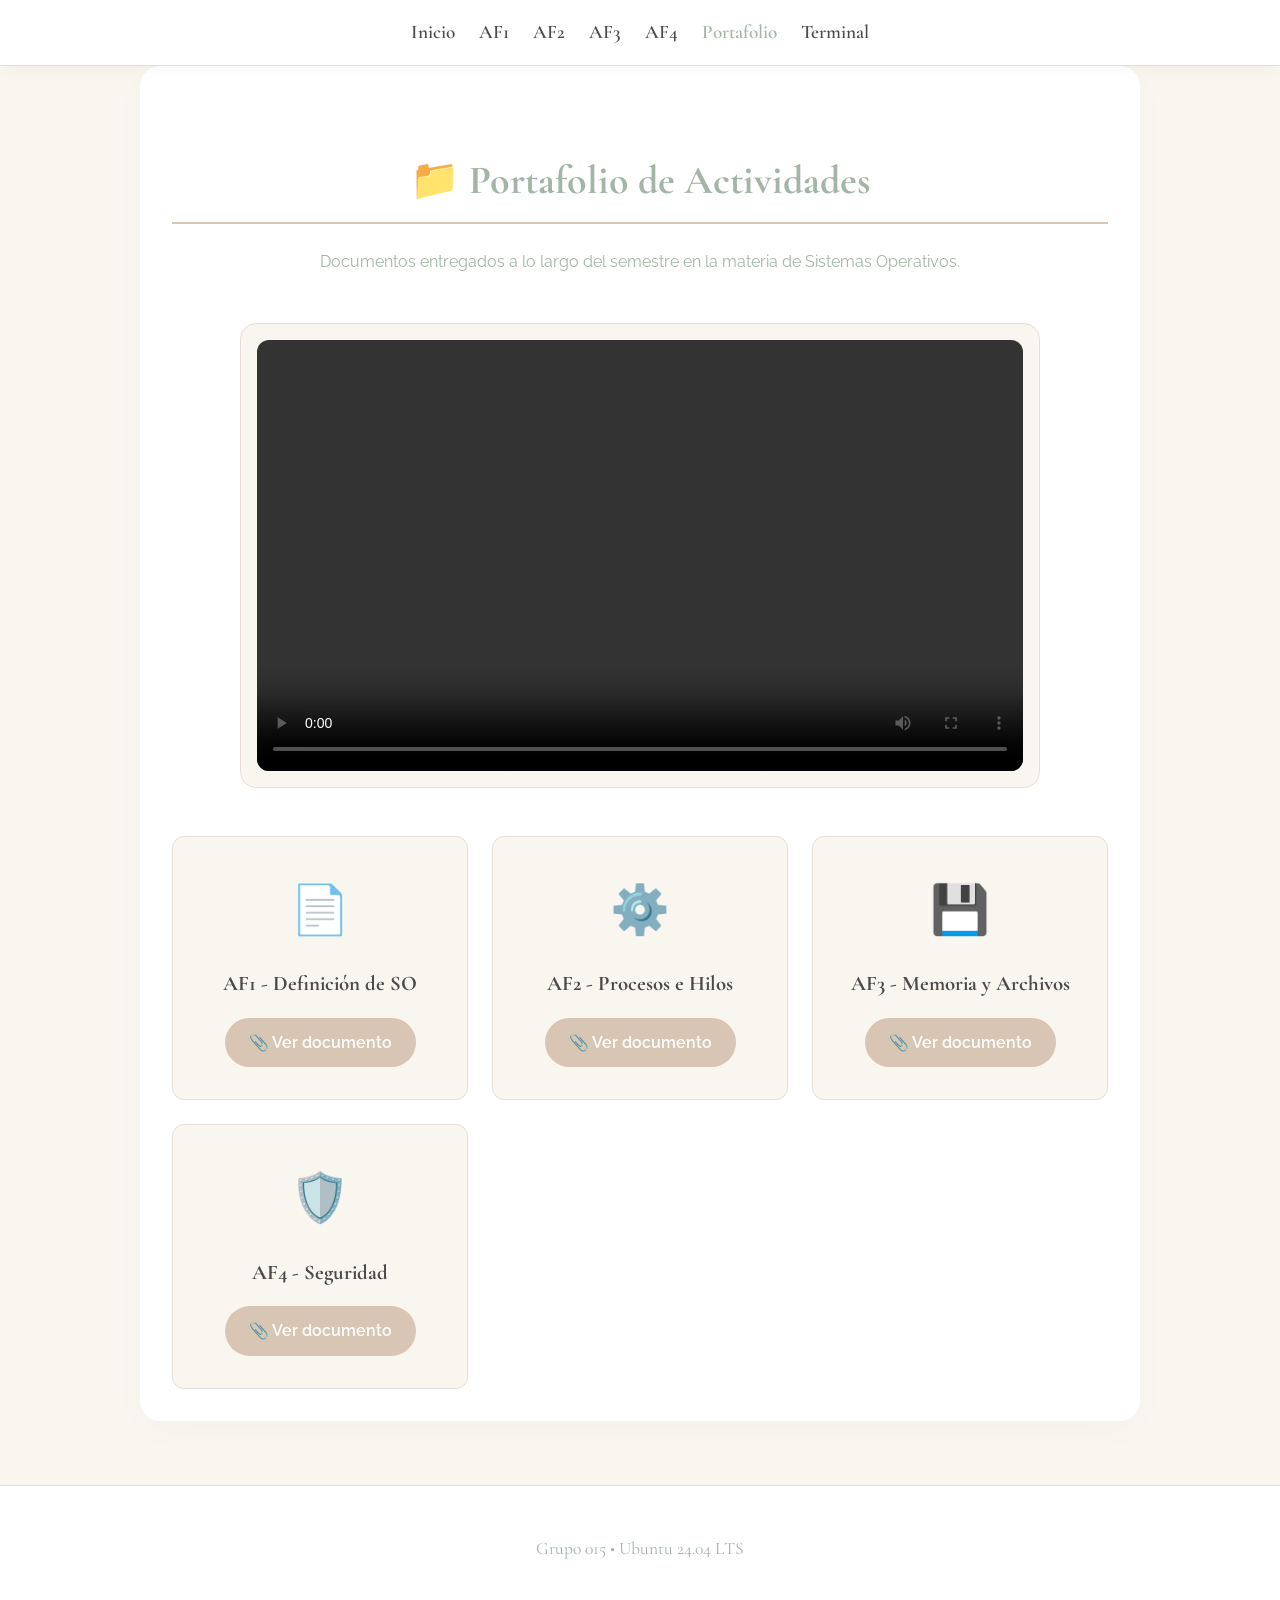
==== actividades.html @ 46c9e4b3 "acomodé los archivos y puse las imágenes" ====
<!DOCTYPE html>
<html lang="es">
<head>
    <meta charset="UTF-8">
    <meta name="viewport" content="width=device-width, initial-scale=1.0">
    <title>Portafolio | Sistemas Operativos</title>
    <link rel="stylesheet" href="style.css">
</head>
<body>
    <nav>
        <a href="index.html">Inicio</a>
        <a href="af1.html">AF1</a>
        <a href="af2.html">AF2</a>
        <a href="af3.html">AF3</a>
        <a href="af4.html">AF4</a>
        <a href="actividades.html" class="active">Portafolio</a>
        <a href="terminal.html">Terminal</a>
    </nav>

    <main>
        <h2 style="display:block; text-align:center;">📁 Portafolio de Actividades</h2>
        <p style="text-align:center; color:var(--detail-color);">Documentos entregados a lo largo del semestre en la materia de Sistemas Operativos.</p>

        <div style="max-width: 800px; margin: 3rem auto; background: var(--bg-color); padding: 1rem; border-radius: 16px; border: 1px solid var(--border-color);">
            <div style="position: relative; padding-bottom: 56.25%; height: 0; border-radius: 12px; overflow: hidden;">
            <video style="position:absolute; top:0; left:0; width:100%; height:100%; border:none;" controls>
                <source src="Video.mp4" type="video/mp4">
                Tu navegador no soporta video HTML5.
            </video>
            </div>
        </div>

        <div class="grid">
            <div class="card" style="text-align:center;">
                <div style="font-size: 3rem; margin-bottom: 1rem;">📄</div>
                <h4 class="serif-text" style="font-size:1.3rem;">AF1 - Definición de SO</h4>
                <a href="Video e imágenes/Actividad fundamental 1_Grupo 015.pdf" class="btn">📎 Ver documento</a>
            </div>
            <div class="card" style="text-align:center;">
                <div style="font-size: 3rem; margin-bottom: 1rem;">⚙️</div>
                <h4 class="serif-text" style="font-size:1.3rem;">AF2 - Procesos e Hilos</h4>
                <a href="Video e imágenes/Actividad fundamental 2_Grupo 015.pdf" class="btn">📎 Ver documento</a>
            </div>
            <div class="card" style="text-align:center;">
                <div style="font-size: 3rem; margin-bottom: 1rem;">💾</div>
                <h4 class="serif-text" style="font-size:1.3rem;">AF3 - Memoria y Archivos</h4>
                <a href="Video e imágenes/Actividad fundamental 3_Grupo 015.pdf" class="btn">📎 Ver documento</a>
            </div>
            <div class="card" style="text-align:center;">
                <div style="font-size: 3rem; margin-bottom: 1rem;">🛡️</div>
                <h4 class="serif-text" style="font-size:1.3rem;">AF4 - Seguridad</h4>
                <a href="Video e imágenes/Actividad fundamental 4_Grupo 015.pdf" class="btn">📎 Ver documento</a>
            </div>
        </div>
    </main>

    <footer><p>Grupo 015 • Ubuntu 24.04 LTS</p></footer>
</body>
</html>
---- style.css ----
/* ================= style.css ================= */
@import url('https://fonts.googleapis.com/css2?family=Cormorant+Garamond:ital,wght@0,400;0,600;0,700;1,400&family=Raleway:wght@300;400;600&display=swap');

:root {
    --bg-color: #F9F6F0;       /* Fondo principal cálido pastel */
    --accent-color: #D9C5B3;   /* Acentos (botones, highlights) */
    --detail-color: #A3B5A6;   /* Detalles (íconos, subtítulos verde sage) */
    --text-color: #4A4A4A;     /* Texto principal, suave pero legible */
    --border-color: #E8DCD9;   /* Bordes y separadores */
    --card-bg: #FFFFFF;        /* Fondo de tarjetas */
}

* { margin: 0; padding: 0; box-sizing: border-box; }

body {
    font-family: 'Raleway', sans-serif;
    background-color: var(--bg-color);
    color: var(--text-color);
    line-height: 1.7;
    font-size: 16px;
}

h1, h2, h3, h4, .serif-text {
    font-family: 'Cormorant Garamond', serif;
    color: var(--text-color);
}

h1 { font-size: 3.5rem; text-align: center; margin-bottom: 0.5rem; }
h2 { font-size: 2.5rem; margin-top: 3rem; margin-bottom: 1.5rem; border-bottom: 2px solid var(--accent-color); padding-bottom: 0.5rem; display: inline-block; color: var(--detail-color); }
h3 { font-size: 1.8rem; margin-top: 2rem; margin-bottom: 1rem; color: #6d7c71; }
p, ul, table { margin-bottom: 1.2rem; }
ul { margin-left: 2rem; }
li { margin-bottom: 0.5rem; }

/* Navegación */
nav {
    background-color: var(--card-bg);
    padding: 1rem 2rem;
    position: sticky;
    top: 0;
    z-index: 1000;
    box-shadow: 0 4px 15px rgba(0,0,0,0.03);
    display: flex;
    justify-content: center;
    flex-wrap: wrap;
    gap: 1.5rem;
    border-bottom: 1px solid var(--border-color);
}
nav a {
    text-decoration: none;
    color: var(--text-color);
    font-family: 'Cormorant Garamond', serif;
    font-weight: 600;
    font-size: 1.2rem;
    transition: color 0.3s ease;
}
nav a:hover, nav a.active { color: var(--detail-color); }

/* Contenedores */
header { padding: 5rem 2rem 3rem; text-align: center; }
.subtitle { font-size: 1.2rem; color: var(--detail-color); font-style: italic; max-width: 600px; margin: 0 auto; }
main { max-width: 1000px; margin: 0 auto; padding: 2rem; background: var(--card-bg); box-shadow: 0 10px 40px rgba(0,0,0,0.02); border-radius: 20px; margin-bottom: 4rem; }

/* Tarjetas y Grids */
.grid { display: grid; grid-template-columns: repeat(auto-fit, minmax(280px, 1fr)); gap: 1.5rem; margin-top: 1.5rem; }
.card { background: var(--bg-color); border-radius: 12px; padding: 2rem; border: 1px solid var(--border-color); transition: transform 0.3s ease; }
.card:hover { transform: translateY(-3px); box-shadow: 0 8px 20px rgba(0,0,0,0.04); }

/* Bloques de Código/Terminal */
.terminal-block {
    background-color: #2b2b2b;
    color: #e4e4e4;
    font-family: 'Courier New', Courier, monospace;
    padding: 1rem 1.5rem;
    border-radius: 8px;
    border-left: 5px solid var(--detail-color);
    margin: 1.5rem 0;
    overflow-x: auto;
    font-size: 0.95rem;
}

/* Imágenes */
.image-wrapper { margin: 2rem 0; text-align: center; }
.image-wrapper img { max-width: 100%; height: auto; border-radius: 12px; box-shadow: 0 10px 30px rgba(0,0,0,0.06); border: 1px solid var(--border-color); }
.image-wrapper figcaption { margin-top: 0.8rem; font-size: 0.9rem; color: var(--detail-color); font-style: italic; }

/* Tablas */
table { width: 100%; border-collapse: collapse; margin-top: 1.5rem; font-size: 0.95rem; }
th, td { padding: 1rem; text-align: left; border-bottom: 1px solid var(--border-color); }
th { background-color: var(--bg-color); color: var(--detail-color); font-family: 'Cormorant Garamond', serif; font-size: 1.2rem; }

/* Botones */
.btn { display: inline-block; background-color: var(--accent-color); color: #fff; padding: 0.7rem 1.5rem; border-radius: 30px; text-decoration: none; font-weight: 600; transition: background 0.3s; margin-top: 1rem; }
.btn:hover { background-color: var(--detail-color); }

footer { text-align: center; padding: 3rem; background-color: var(--card-bg); border-top: 1px solid var(--border-color); color: var(--detail-color); font-family: 'Cormorant Garamond', serif; font-size: 1.1rem; }
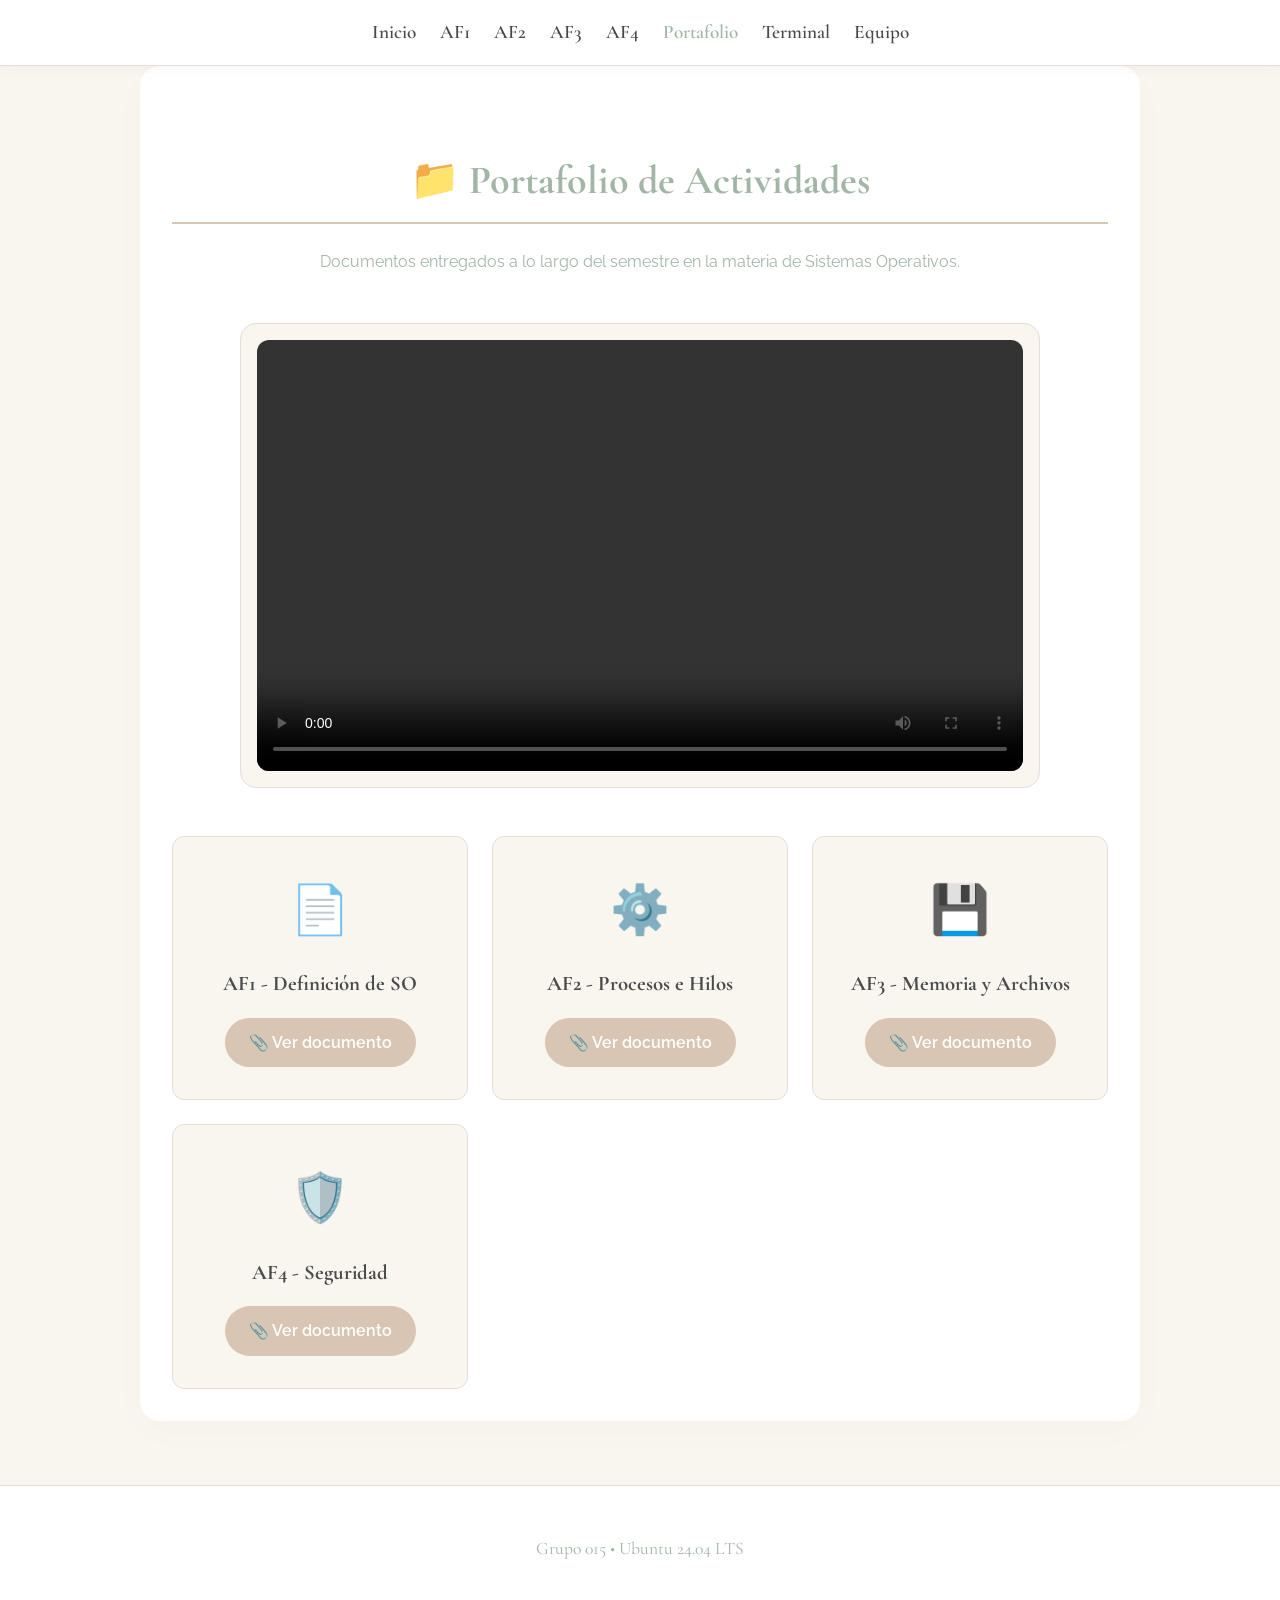
==== commit 61675c68: "correción 1 de la maestra" ====
--- a/actividades.html
+++ b/actividades.html
@@ -15,6 +15,7 @@
         <a href="af4.html">AF4</a>
         <a href="actividades.html" class="active">Portafolio</a>
         <a href="terminal.html">Terminal</a>
+        <a href="equipo.html">Equipo</a>
     </nav>
 
     <main>
